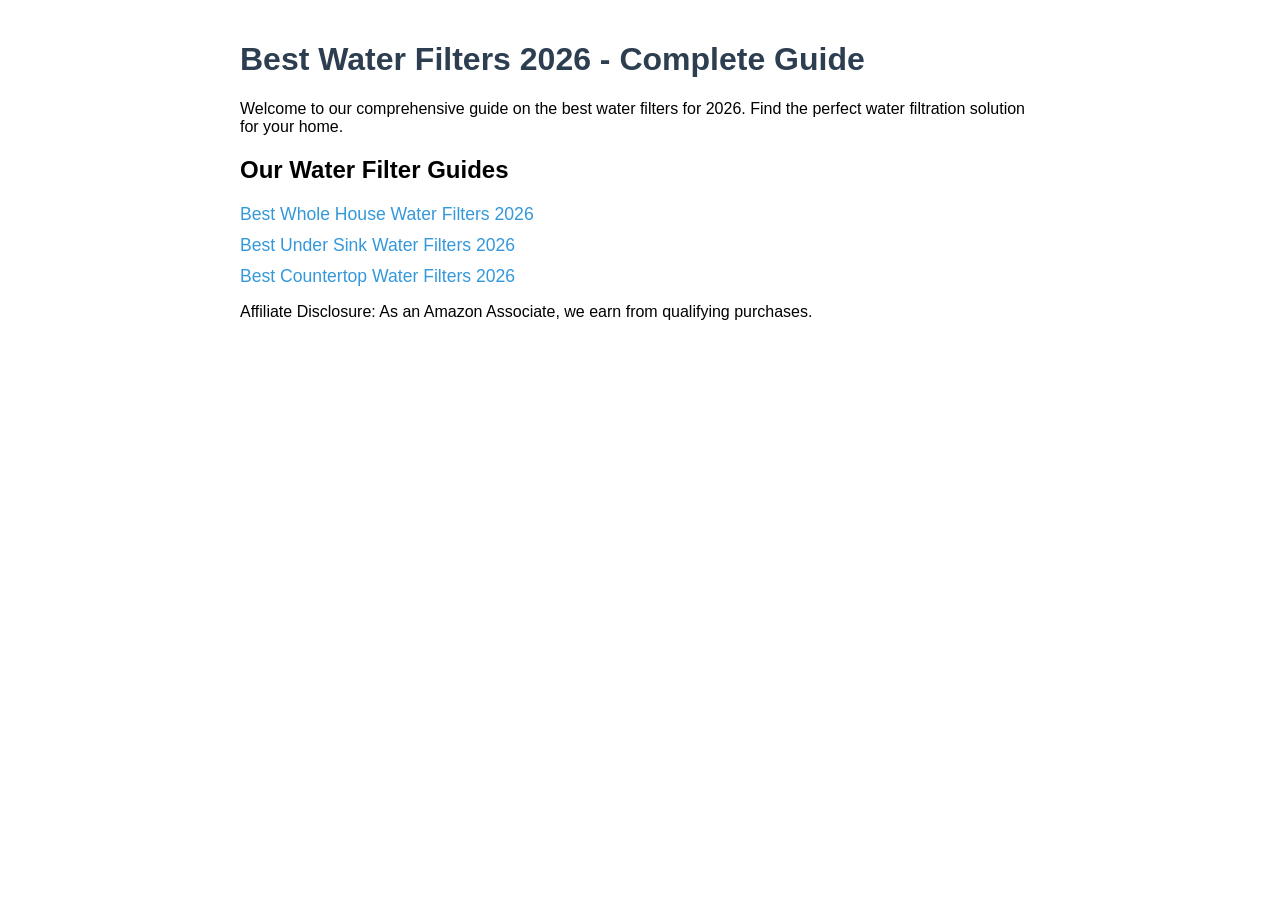
==== index.html @ 1f21efef "Create index.html" ====
<!DOCTYPE html>
<html lang="en">
<head>
<meta charset="UTF-8">
<meta name="viewport" content="width=device-width, initial-scale=1.0">
<title>Best Water Filters 2026 - Complete Guide</title>
<style>body{font-family:Arial,sans-serif;max-width:800px;margin:0 auto;padding:20px}h1{color:#2c3e50}nav ul{list-style:none;padding:0}nav ul li{margin:10px 0}nav ul li a{color:#3498db;text-decoration:none;font-size:1.1em}nav ul li a:hover{text-decoration:underline}</style>
</head>
<body>
<h1>Best Water Filters 2026 - Complete Guide</h1>
<p>Welcome to our comprehensive guide on the best water filters for 2026. Find the perfect water filtration solution for your home.</p>
<nav>
<h2>Our Water Filter Guides</h2>
<ul>
<li><a href="best-whole-house-water-filters.html">Best Whole House Water Filters 2026</a></li>
<li><a href="best-under-sink-water-filters.html">Best Under Sink Water Filters 2026</a></li>
<li><a href="best-countertop-water-filters.html">Best Countertop Water Filters 2026</a></li>
</ul>
</nav>
<footer><p>Affiliate Disclosure: As an Amazon Associate, we earn from qualifying purchases.</p></footer>
</body>
</html>
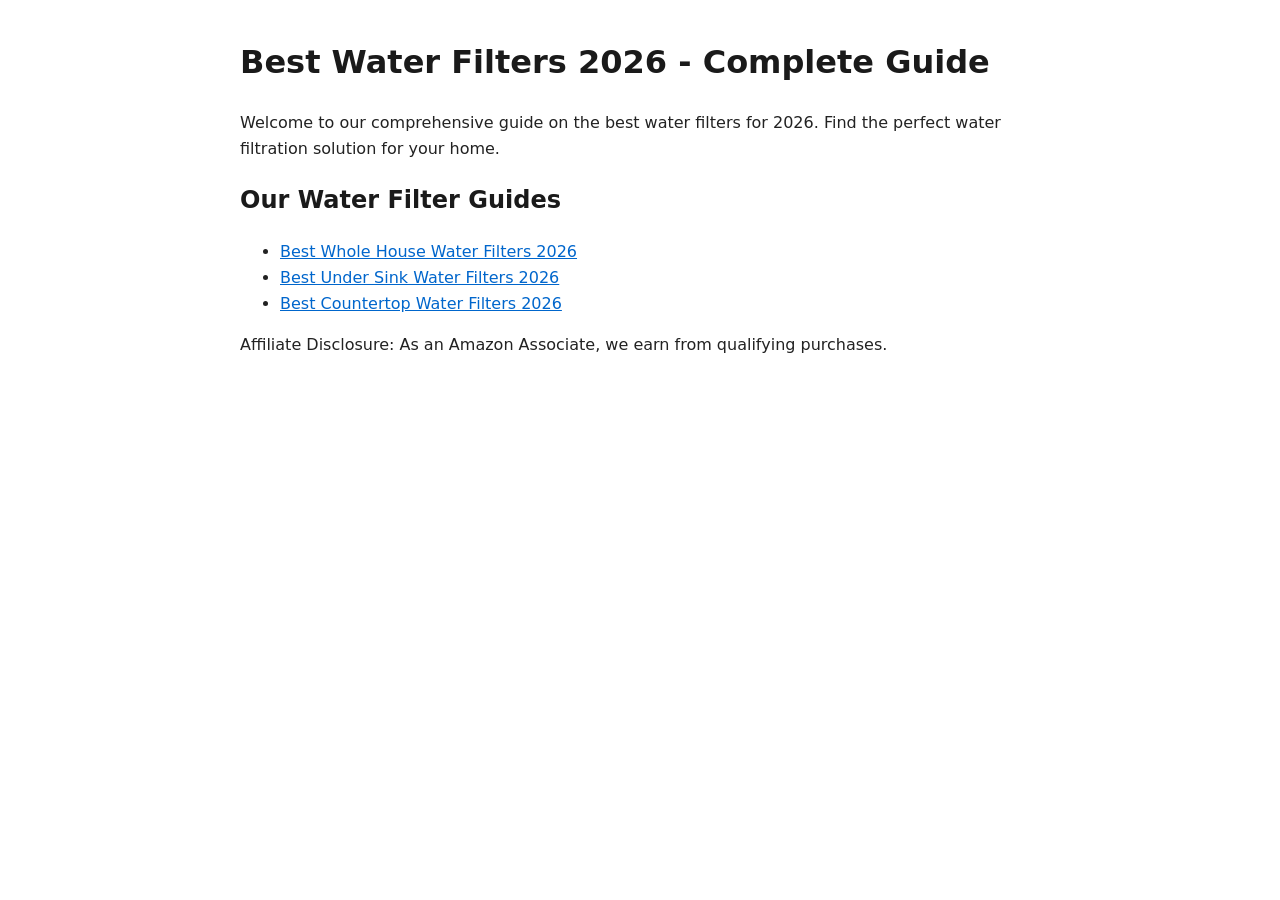
==== commit d40a3456: "Update index.html" ====
--- a/index.html
+++ b/index.html
@@ -4,7 +4,7 @@
 <meta charset="UTF-8">
 <meta name="viewport" content="width=device-width, initial-scale=1.0">
 <title>Best Water Filters 2026 - Complete Guide</title>
-<style>body{font-family:Arial,sans-serif;max-width:800px;margin:0 auto;padding:20px}h1{color:#2c3e50}nav ul{list-style:none;padding:0}nav ul li{margin:10px 0}nav ul li a{color:#3498db;text-decoration:none;font-size:1.1em}nav ul li a:hover{text-decoration:underline}</style>
+<style>body{font-family:system-ui,sans-serif;max-width:800px;margin:0 auto;padding:1rem 2rem;line-height:1.6;color:#222} a{color:#0066cc} .affiliate-btn{display:inline-block;background:#ff9900;color:#000;padding:.5rem 1rem;border-radius:4px;text-decoration:none;font-weight:bold;margin:.5rem 0} h1,h2{color:#1a1a1a}</style>
 </head>
 <body>
 <h1>Best Water Filters 2026 - Complete Guide</h1>
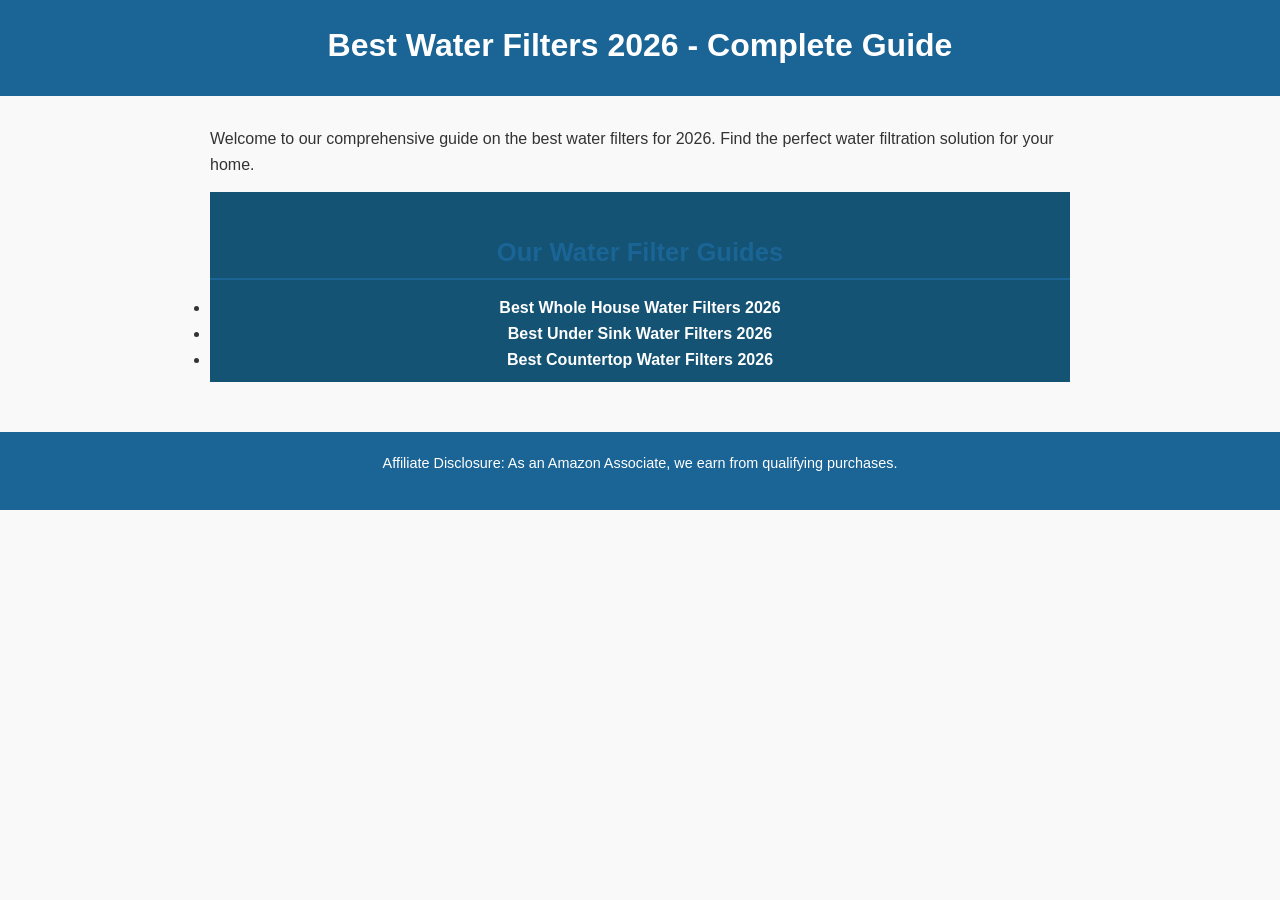
==== commit c75617c1: "Update index.html" ====
--- a/index.html
+++ b/index.html
@@ -4,19 +4,25 @@
 <meta charset="UTF-8">
 <meta name="viewport" content="width=device-width, initial-scale=1.0">
 <title>Best Water Filters 2026 - Complete Guide</title>
-<style>body{font-family:system-ui,sans-serif;max-width:800px;margin:0 auto;padding:1rem 2rem;line-height:1.6;color:#222} a{color:#0066cc} .affiliate-btn{display:inline-block;background:#ff9900;color:#000;padding:.5rem 1rem;border-radius:4px;text-decoration:none;font-weight:bold;margin:.5rem 0} h1,h2{color:#1a1a1a}</style>
+<link rel="stylesheet" href="style.css">
 </head>
 <body>
+<header>
 <h1>Best Water Filters 2026 - Complete Guide</h1>
+</header>
+<main>
 <p>Welcome to our comprehensive guide on the best water filters for 2026. Find the perfect water filtration solution for your home.</p>
 <nav>
 <h2>Our Water Filter Guides</h2>
 <ul>
 <li><a href="best-whole-house-water-filters.html">Best Whole House Water Filters 2026</a></li>
-<li><a href="best-under-sink-water-filters.html">Best Under Sink Water Filters 2026</a></li>
-<li><a href="best-countertop-water-filters.html">Best Countertop Water Filters 2026</a></li>
+<li><a href="under-sink-water-filters.html">Best Under Sink Water Filters 2026</a></li>
+<li><a href="countertop-water-filters.html">Best Countertop Water Filters 2026</a></li>
 </ul>
 </nav>
-<footer><p>Affiliate Disclosure: As an Amazon Associate, we earn from qualifying purchases.</p></footer>
+</main>
+<footer>
+<p>Affiliate Disclosure: As an Amazon Associate, we earn from qualifying purchases.</p>
+</footer>
 </body>
 </html>
--- a/style.css
+++ b/style.css
@@ -0,0 +1,160 @@
+/* Water Filter Guide 2026 - Main Stylesheet */
+
+* {
+  box-sizing: border-box;
+  margin: 0;
+  padding: 0;
+}
+
+body {
+  font-family: 'Segoe UI', Tahoma, Geneva, Verdana, sans-serif;
+  font-size: 16px;
+  line-height: 1.6;
+  color: #333;
+  background-color: #f9f9f9;
+}
+
+header {
+  background-color: #1a6496;
+  color: white;
+  padding: 20px 0;
+  text-align: center;
+}
+
+header h1 {
+  font-size: 2em;
+  margin-bottom: 5px;
+}
+
+header p {
+  font-size: 1.1em;
+  opacity: 0.9;
+}
+
+nav {
+  background-color: #145374;
+  padding: 10px 0;
+  text-align: center;
+}
+
+nav a {
+  color: white;
+  text-decoration: none;
+  margin: 0 15px;
+  font-size: 1em;
+  font-weight: bold;
+}
+
+nav a:hover {
+  text-decoration: underline;
+  color: #aed6f1;
+}
+
+main {
+  max-width: 900px;
+  margin: 30px auto;
+  padding: 0 20px;
+}
+
+h2 {
+  color: #1a6496;
+  font-size: 1.6em;
+  margin: 30px 0 15px;
+  border-bottom: 2px solid #1a6496;
+  padding-bottom: 5px;
+}
+
+h3 {
+  color: #145374;
+  font-size: 1.2em;
+  margin: 20px 0 10px;
+}
+
+p {
+  margin-bottom: 15px;
+}
+
+.product-card {
+  background: white;
+  border: 1px solid #ddd;
+  border-radius: 8px;
+  padding: 20px;
+  margin-bottom: 25px;
+  box-shadow: 0 2px 5px rgba(0,0,0,0.08);
+}
+
+.product-card h3 {
+  margin-top: 0;
+  color: #1a6496;
+  font-size: 1.3em;
+}
+
+.product-card p {
+  color: #555;
+  margin-bottom: 10px;
+}
+
+.product-card ul {
+  margin: 10px 0 15px 20px;
+  color: #555;
+}
+
+.product-card ul li {
+  margin-bottom: 5px;
+}
+
+.affiliate-btn {
+  display: inline-block;
+  background-color: #ff9900;
+  color: white;
+  padding: 10px 20px;
+  border-radius: 5px;
+  text-decoration: none;
+  font-weight: bold;
+  font-size: 0.95em;
+  transition: background-color 0.2s;
+}
+
+.affiliate-btn:hover {
+  background-color: #e68a00;
+  color: white;
+}
+
+.intro {
+  background: white;
+  border-left: 4px solid #1a6496;
+  padding: 15px 20px;
+  margin-bottom: 25px;
+  border-radius: 0 8px 8px 0;
+}
+
+footer {
+  background-color: #1a6496;
+  color: white;
+  text-align: center;
+  padding: 20px;
+  margin-top: 50px;
+  font-size: 0.9em;
+}
+
+footer a {
+  color: #aed6f1;
+  text-decoration: none;
+}
+
+footer a:hover {
+  text-decoration: underline;
+}
+
+@media (max-width: 600px) {
+  header h1 {
+    font-size: 1.5em;
+  }
+  nav a {
+    display: block;
+    margin: 5px 0;
+  }
+  main {
+    padding: 0 15px;
+  }
+}
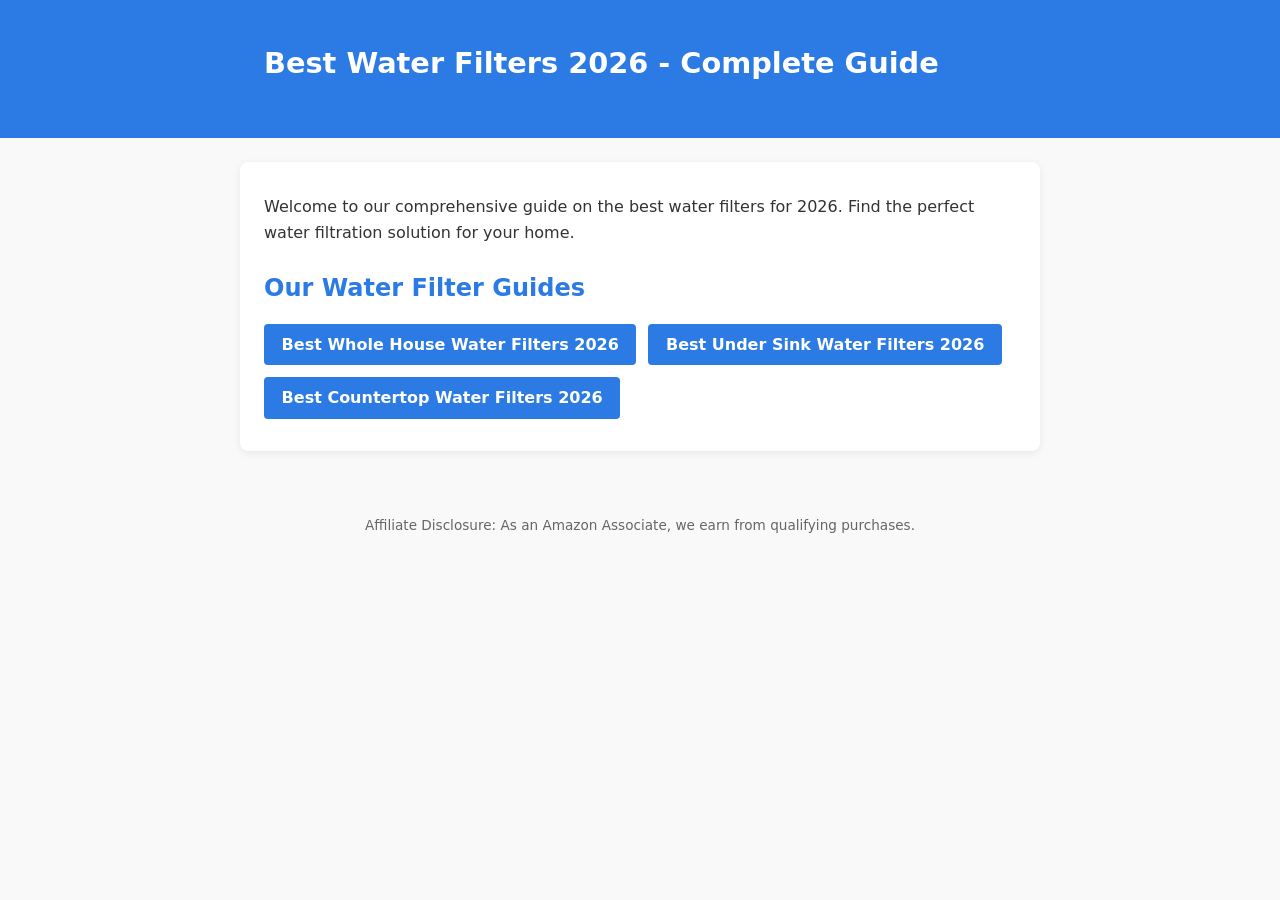
==== commit 10517400: "Update index.html" ====
--- a/index.html
+++ b/index.html
@@ -4,25 +4,113 @@
 <meta charset="UTF-8">
 <meta name="viewport" content="width=device-width, initial-scale=1.0">
 <title>Best Water Filters 2026 - Complete Guide</title>
-<link rel="stylesheet" href="style.css">
+<style>
+  *, *::before, *::after { box-sizing: border-box; margin: 0; padding: 0; }
+  body {
+    font-family: system-ui, -apple-system, BlinkMacSystemFont, 'Segoe UI', sans-serif;
+    font-size: 1rem;
+    line-height: 1.6;
+    color: #333;
+    background: #f9f9f9;
+  }
+  .container {
+    max-width: 800px;
+    margin: 0 auto;
+    padding: 1rem 1.5rem;
+  }
+  header {
+    background: #2c7be5;
+    color: #fff;
+    padding: 1.5rem 0;
+  }
+  header .container h1 {
+    color: #fff;
+    font-size: 1.8rem;
+  }
+  main .container {
+    background: #fff;
+    border-radius: 8px;
+    padding: 2rem 1.5rem;
+    margin-top: 1.5rem;
+    box-shadow: 0 2px 8px rgba(0,0,0,0.07);
+  }
+  h1, h2, h3, h4, h5, h6 {
+    color: #2c7be5;
+    margin-bottom: 0.75rem;
+  }
+  p {
+    margin-bottom: 1rem;
+  }
+  nav {
+    margin-top: 1.5rem;
+  }
+  nav h2 {
+    margin-bottom: 1rem;
+  }
+  nav ul {
+    list-style: none;
+    display: flex;
+    flex-wrap: wrap;
+    gap: 0.75rem;
+    padding: 0;
+  }
+  nav ul li a {
+    display: inline-block;
+    background: #2c7be5;
+    color: #fff;
+    text-decoration: none;
+    padding: 0.5rem 1.1rem;
+    border-radius: 4px;
+    font-weight: 600;
+    transition: background 0.2s;
+  }
+  nav ul li a:hover {
+    background: #1a5fba;
+  }
+  footer {
+    margin-top: 2rem;
+    padding: 1rem 0;
+    text-align: center;
+    font-size: 0.85rem;
+    color: #666;
+  }
+  @media (max-width: 600px) {
+    header .container h1 {
+      font-size: 1.3rem;
+    }
+    nav ul {
+      flex-direction: column;
+    }
+    nav ul li a {
+      display: block;
+      text-align: center;
+    }
+  }
+</style>
 </head>
 <body>
 <header>
-<h1>Best Water Filters 2026 - Complete Guide</h1>
+  <div class="container">
+    <h1>Best Water Filters 2026 - Complete Guide</h1>
+  </div>
 </header>
 <main>
-<p>Welcome to our comprehensive guide on the best water filters for 2026. Find the perfect water filtration solution for your home.</p>
-<nav>
-<h2>Our Water Filter Guides</h2>
-<ul>
-<li><a href="best-whole-house-water-filters.html">Best Whole House Water Filters 2026</a></li>
-<li><a href="under-sink-water-filters.html">Best Under Sink Water Filters 2026</a></li>
-<li><a href="countertop-water-filters.html">Best Countertop Water Filters 2026</a></li>
-</ul>
-</nav>
+  <div class="container">
+    <p>Welcome to our comprehensive guide on the best water filters for 2026. Find the perfect water filtration solution for your home.</p>
+    <nav>
+      <h2>Our Water Filter Guides</h2>
+      <ul>
+        <li><a href="best-whole-house-water-filters.html">Best Whole House Water Filters 2026</a></li>
+        <li><a href="under-sink-water-filters.html">Best Under Sink Water Filters 2026</a></li>
+        <li><a href="countertop-water-filters.html">Best Countertop Water Filters 2026</a></li>
+      </ul>
+    </nav>
+  </div>
 </main>
 <footer>
-<p>Affiliate Disclosure: As an Amazon Associate, we earn from qualifying purchases.</p>
+  <div class="container">
+    <p>Affiliate Disclosure: As an Amazon Associate, we earn from qualifying purchases.</p>
+  </div>
 </footer>
 </body>
 </html>
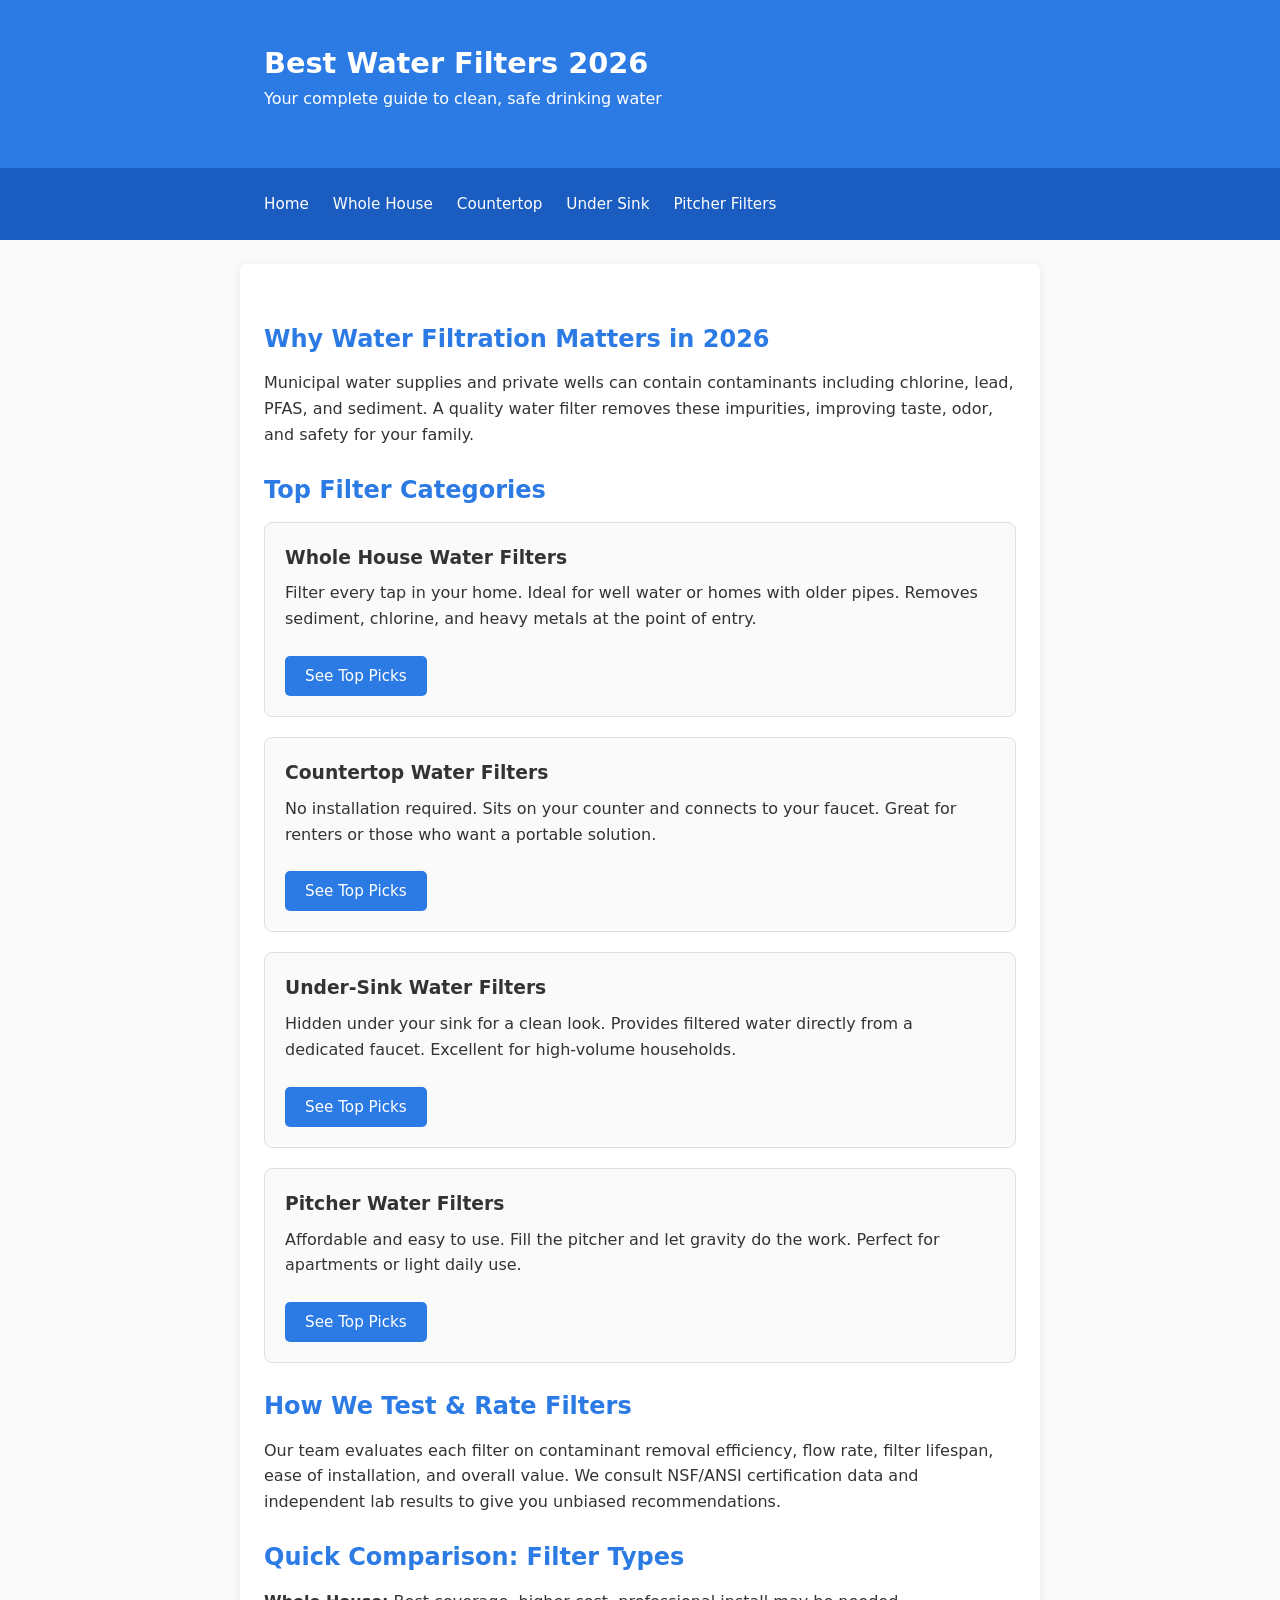
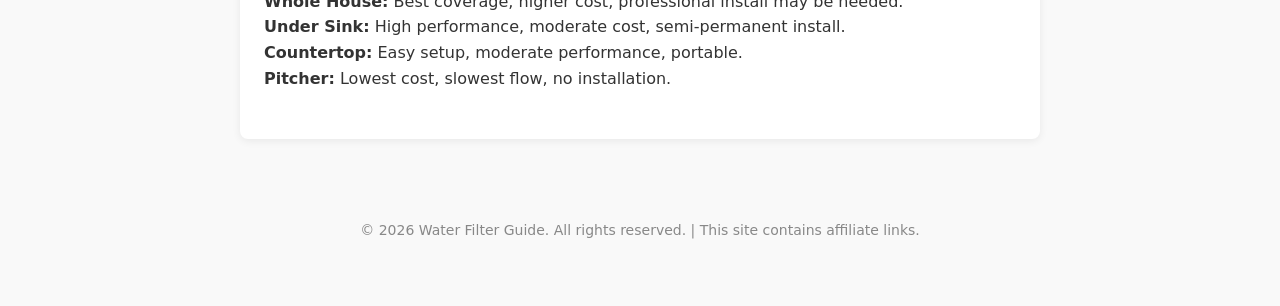
==== commit 785e8c25: "Update index.html" ====
--- a/index.html
+++ b/index.html
@@ -3,113 +3,152 @@
 <head>
 <meta charset="UTF-8">
 <meta name="viewport" content="width=device-width, initial-scale=1.0">
+<meta name="description" content="Best water filters of 2026 reviewed and ranked. Compare whole house, under-sink, countertop, and pitcher filters to find the perfect water filtration system for your home.">
 <title>Best Water Filters 2026 - Complete Guide</title>
+<!-- Google tag (gtag.js) -->
+<script async src="https://www.googletagmanager.com/gtag/js?id=G-XXXXXXXXXX"></script>
+<script>
+  window.dataLayer = window.dataLayer || [];
+  function gtag(){dataLayer.push(arguments);}
+  gtag('js', new Date());
+  gtag('config', 'G-XXXXXXXXXX');
+</script>
 <style>
-  *, *::before, *::after { box-sizing: border-box; margin: 0; padding: 0; }
-  body {
-    font-family: system-ui, -apple-system, BlinkMacSystemFont, 'Segoe UI', sans-serif;
-    font-size: 1rem;
-    line-height: 1.6;
-    color: #333;
-    background: #f9f9f9;
-  }
-  .container {
-    max-width: 800px;
-    margin: 0 auto;
-    padding: 1rem 1.5rem;
-  }
-  header {
-    background: #2c7be5;
-    color: #fff;
-    padding: 1.5rem 0;
-  }
-  header .container h1 {
-    color: #fff;
-    font-size: 1.8rem;
-  }
-  main .container {
-    background: #fff;
-    border-radius: 8px;
-    padding: 2rem 1.5rem;
-    margin-top: 1.5rem;
-    box-shadow: 0 2px 8px rgba(0,0,0,0.07);
-  }
-  h1, h2, h3, h4, h5, h6 {
-    color: #2c7be5;
-    margin-bottom: 0.75rem;
-  }
-  p {
-    margin-bottom: 1rem;
-  }
-  nav {
-    margin-top: 1.5rem;
-  }
-  nav h2 {
-    margin-bottom: 1rem;
-  }
-  nav ul {
-    list-style: none;
-    display: flex;
-    flex-wrap: wrap;
-    gap: 0.75rem;
-    padding: 0;
-  }
-  nav ul li a {
-    display: inline-block;
-    background: #2c7be5;
-    color: #fff;
-    text-decoration: none;
-    padding: 0.5rem 1.1rem;
-    border-radius: 4px;
-    font-weight: 600;
-    transition: background 0.2s;
-  }
-  nav ul li a:hover {
-    background: #1a5fba;
-  }
-  footer {
-    margin-top: 2rem;
-    padding: 1rem 0;
-    text-align: center;
-    font-size: 0.85rem;
-    color: #666;
-  }
-  @media (max-width: 600px) {
-    header .container h1 {
-      font-size: 1.3rem;
-    }
-    nav ul {
-      flex-direction: column;
-    }
-    nav ul li a {
-      display: block;
-      text-align: center;
-    }
-  }
+*, *::before, *::after { box-sizing: border-box; margin: 0; padding: 0; }
+body {
+  font-family: system-ui, -apple-system, BlinkMacSystemFont, 'Segoe UI', sans-serif;
+  font-size: 1rem;
+  line-height: 1.6;
+  color: #333;
+  background: #f9f9f9;
+}
+.container {
+  max-width: 800px;
+  margin: 0 auto;
+  padding: 1rem 1.5rem;
+}
+header {
+  background: #2c7be5;
+  color: #fff;
+  padding: 1.5rem 0;
+}
+header .container h1 {
+  color: #fff;
+  font-size: 1.8rem;
+}
+main .container {
+  background: #fff;
+  border-radius: 8px;
+  padding: 2rem 1.5rem;
+  margin-top: 1.5rem;
+  box-shadow: 0 2px 8px rgba(0,0,0,0.07);
+}
+nav.site-nav {
+  background: #1a5cbf;
+  padding: 0.5rem 0;
+}
+nav.site-nav .container {
+  display: flex;
+  gap: 1.5rem;
+  flex-wrap: wrap;
+}
+nav.site-nav a {
+  color: #fff;
+  text-decoration: none;
+  font-size: 0.95rem;
+}
+nav.site-nav a:hover { text-decoration: underline; }
+h2 { margin: 1.5rem 0 0.75rem; color: #2c7be5; }
+h3 { margin: 1.25rem 0 0.5rem; }
+p { margin-bottom: 1rem; }
+.card {
+  border: 1px solid #e0e0e0;
+  border-radius: 8px;
+  padding: 1.25rem;
+  margin-bottom: 1.25rem;
+  background: #fafafa;
+}
+.card h3 { margin-top: 0; }
+.btn {
+  display: inline-block;
+  background: #2c7be5;
+  color: #fff;
+  padding: 0.5rem 1.25rem;
+  border-radius: 5px;
+  text-decoration: none;
+  font-size: 0.95rem;
+  margin-top: 0.5rem;
+}
+.btn:hover { background: #1a5cbf; }
+footer {
+  text-align: center;
+  padding: 2rem 0;
+  color: #888;
+  font-size: 0.875rem;
+  margin-top: 2rem;
+}
 </style>
 </head>
 <body>
 <header>
   <div class="container">
-    <h1>Best Water Filters 2026 - Complete Guide</h1>
+    <h1>Best Water Filters 2026</h1>
+    <p>Your complete guide to clean, safe drinking water</p>
   </div>
 </header>
+<nav class="site-nav">
+  <div class="container">
+    <a href="index.html">Home</a>
+    <a href="best-whole-house-water-filters.html">Whole House</a>
+    <a href="countertop.html">Countertop</a>
+    <a href="under-sink.html">Under Sink</a>
+    <a href="pitcher-filters.html">Pitcher Filters</a>
+  </div>
+</nav>
 <main>
   <div class="container">
-    <p>Welcome to our comprehensive guide on the best water filters for 2026. Find the perfect water filtration solution for your home.</p>
-    <nav>
-      <h2>Our Water Filter Guides</h2>
-      <ul>
-        <li><a href="best-whole-house-water-filters.html">Best Whole House Water Filters 2026</a></li>
-        <li><a href="under-sink-water-filters.html">Best Under Sink Water Filters 2026</a></li>
-        <li><a href="countertop-water-filters.html">Best Countertop Water Filters 2026</a></li>
-      </ul>
-    </nav>
+    <h2>Why Water Filtration Matters in 2026</h2>
+    <p>Municipal water supplies and private wells can contain contaminants including chlorine, lead, PFAS, and sediment. A quality water filter removes these impurities, improving taste, odor, and safety for your family.</p>
+
+    <h2>Top Filter Categories</h2>
+
+    <div class="card">
+      <h3>Whole House Water Filters</h3>
+      <p>Filter every tap in your home. Ideal for well water or homes with older pipes. Removes sediment, chlorine, and heavy metals at the point of entry.</p>
+      <a class="btn" href="best-whole-house-water-filters.html">See Top Picks</a>
+    </div>
+
+    <div class="card">
+      <h3>Countertop Water Filters</h3>
+      <p>No installation required. Sits on your counter and connects to your faucet. Great for renters or those who want a portable solution.</p>
+      <a class="btn" href="countertop.html">See Top Picks</a>
+    </div>
+
+    <div class="card">
+      <h3>Under-Sink Water Filters</h3>
+      <p>Hidden under your sink for a clean look. Provides filtered water directly from a dedicated faucet. Excellent for high-volume households.</p>
+      <a class="btn" href="under-sink.html">See Top Picks</a>
+    </div>
+
+    <div class="card">
+      <h3>Pitcher Water Filters</h3>
+      <p>Affordable and easy to use. Fill the pitcher and let gravity do the work. Perfect for apartments or light daily use.</p>
+      <a class="btn" href="pitcher-filters.html">See Top Picks</a>
+    </div>
+
+    <h2>How We Test &amp; Rate Filters</h2>
+    <p>Our team evaluates each filter on contaminant removal efficiency, flow rate, filter lifespan, ease of installation, and overall value. We consult NSF/ANSI certification data and independent lab results to give you unbiased recommendations.</p>
+
+    <h2>Quick Comparison: Filter Types</h2>
+    <p><strong>Whole House:</strong> Best coverage, higher cost, professional install may be needed.<br>
+    <strong>Under Sink:</strong> High performance, moderate cost, semi-permanent install.<br>
+    <strong>Countertop:</strong> Easy setup, moderate performance, portable.<br>
+    <strong>Pitcher:</strong> Lowest cost, slowest flow, no installation.</p>
   </div>
 </main>
 <footer>
   <div class="container">
-    <p>Affiliate Disclosure: As an Amazon Associate, we earn from qualifying purchases.</p>
+    <p>&copy; 2026 Water Filter Guide. All rights reserved. | This site contains affiliate links.</p>
   </div>
 </footer>
 </body>
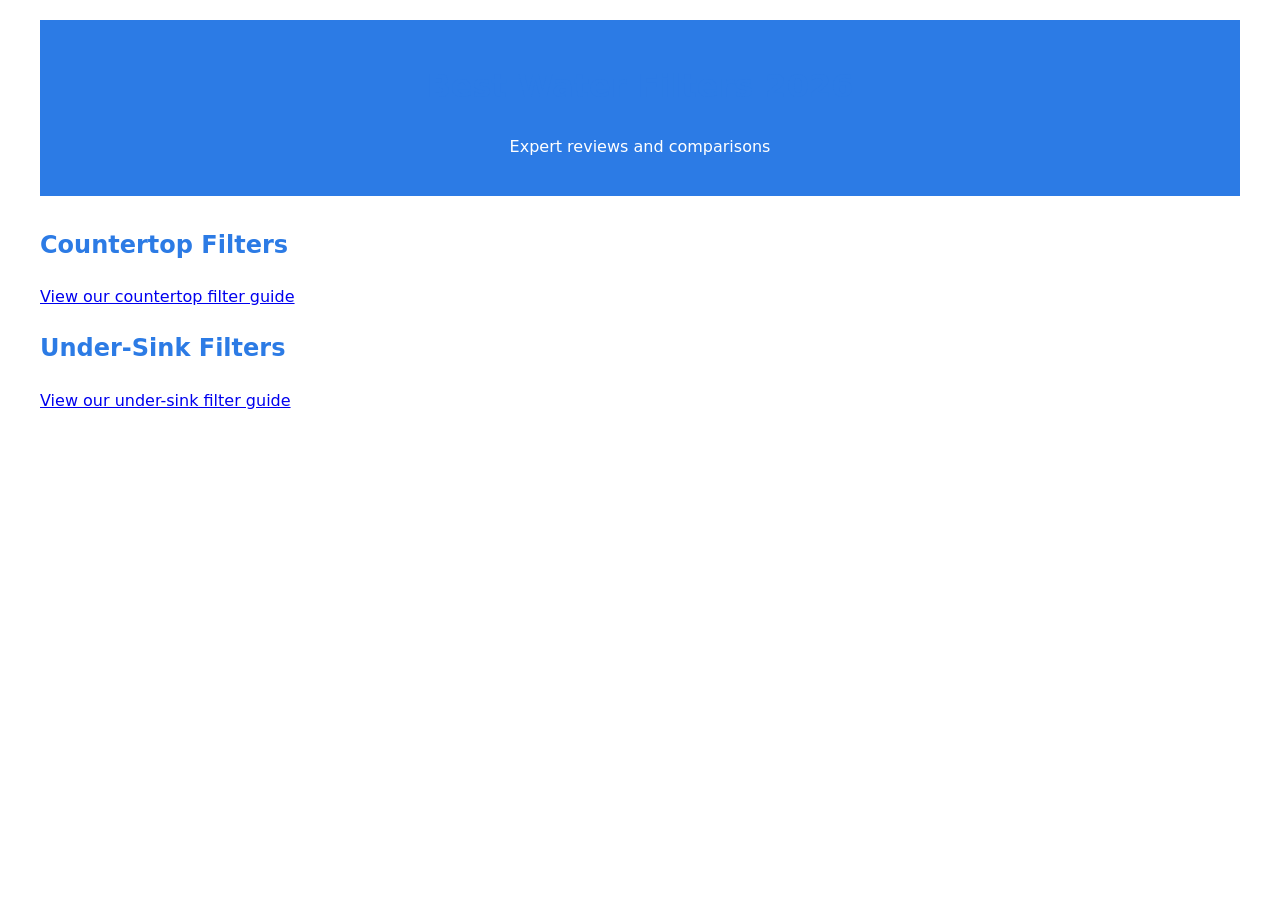
==== commit 293c6f79: "Update index.html" ====
--- a/index.html
+++ b/index.html
@@ -1,155 +1,61 @@
 <!DOCTYPE html>
 <html lang="en">
 <head>
-<meta charset="UTF-8">
-<meta name="viewport" content="width=device-width, initial-scale=1.0">
-<meta name="description" content="Best water filters of 2026 reviewed and ranked. Compare whole house, under-sink, countertop, and pitcher filters to find the perfect water filtration system for your home.">
-<title>Best Water Filters 2026 - Complete Guide</title>
-<!-- Google tag (gtag.js) -->
-<script async src="https://www.googletagmanager.com/gtag/js?id=G-XXXXXXXXXX"></script>
-<script>
-  window.dataLayer = window.dataLayer || [];
-  function gtag(){dataLayer.push(arguments);}
-  gtag('js', new Date());
-  gtag('config', 'G-XXXXXXXXXX');
-</script>
-<style>
-*, *::before, *::after { box-sizing: border-box; margin: 0; padding: 0; }
-body {
-  font-family: system-ui, -apple-system, BlinkMacSystemFont, 'Segoe UI', sans-serif;
-  font-size: 1rem;
-  line-height: 1.6;
-  color: #333;
-  background: #f9f9f9;
-}
-.container {
-  max-width: 800px;
-  margin: 0 auto;
-  padding: 1rem 1.5rem;
-}
-header {
-  background: #2c7be5;
-  color: #fff;
-  padding: 1.5rem 0;
-}
-header .container h1 {
-  color: #fff;
-  font-size: 1.8rem;
-}
-main .container {
-  background: #fff;
-  border-radius: 8px;
-  padding: 2rem 1.5rem;
-  margin-top: 1.5rem;
-  box-shadow: 0 2px 8px rgba(0,0,0,0.07);
-}
-nav.site-nav {
-  background: #1a5cbf;
-  padding: 0.5rem 0;
-}
-nav.site-nav .container {
-  display: flex;
-  gap: 1.5rem;
-  flex-wrap: wrap;
-}
-nav.site-nav a {
-  color: #fff;
-  text-decoration: none;
-  font-size: 0.95rem;
-}
-nav.site-nav a:hover { text-decoration: underline; }
-h2 { margin: 1.5rem 0 0.75rem; color: #2c7be5; }
-h3 { margin: 1.25rem 0 0.5rem; }
-p { margin-bottom: 1rem; }
-.card {
-  border: 1px solid #e0e0e0;
-  border-radius: 8px;
-  padding: 1.25rem;
-  margin-bottom: 1.25rem;
-  background: #fafafa;
-}
-.card h3 { margin-top: 0; }
-.btn {
-  display: inline-block;
-  background: #2c7be5;
-  color: #fff;
-  padding: 0.5rem 1.25rem;
-  border-radius: 5px;
-  text-decoration: none;
-  font-size: 0.95rem;
-  margin-top: 0.5rem;
-}
-.btn:hover { background: #1a5cbf; }
-footer {
-  text-align: center;
-  padding: 2rem 0;
-  color: #888;
-  font-size: 0.875rem;
-  margin-top: 2rem;
-}
-</style>
+  <meta charset="UTF-8">
+  <meta name="viewport" content="width=device-width, initial-scale=1.0">
+  <title>Water Filter Guide 2026</title>
+  <style>
+    body {
+      font-family: 'Segoe UI', system-ui, -apple-system, sans-serif;
+      line-height: 1.6;
+      color: #333;
+      max-width: 1200px;
+      margin: 0 auto;
+      padding: 20px;
+    }
+    header {
+      background: #2c7be5;
+      color: white;
+      padding: 20px;
+      text-align: center;
+      margin-bottom: 30px;
+    }
+    h1, h2, h3 {
+      color: #2c7be5;
+    }
+    .product-card {
+      border: 1px solid #ddd;
+      border-radius: 8px;
+      padding: 20px;
+      margin-bottom: 20px;
+      background: white;
+    }
+    .buy-button {
+      background: #2c7be5;
+      color: white;
+      padding: 10px 15px;
+      border: none;
+      border-radius: 4px;
+      cursor: pointer;
+    }
+  </style>
 </head>
 <body>
-<header>
-  <div class="container">
+  <header>
     <h1>Best Water Filters 2026</h1>
-    <p>Your complete guide to clean, safe drinking water</p>
-  </div>
-</header>
-<nav class="site-nav">
-  <div class="container">
-    <a href="index.html">Home</a>
-    <a href="best-whole-house-water-filters.html">Whole House</a>
-    <a href="countertop.html">Countertop</a>
-    <a href="under-sink.html">Under Sink</a>
-    <a href="pitcher-filters.html">Pitcher Filters</a>
-  </div>
-</nav>
-<main>
-  <div class="container">
-    <h2>Why Water Filtration Matters in 2026</h2>
-    <p>Municipal water supplies and private wells can contain contaminants including chlorine, lead, PFAS, and sediment. A quality water filter removes these impurities, improving taste, odor, and safety for your family.</p>
+    <p>Expert reviews and comparisons</p>
+  </header>
 
-    <h2>Top Filter Categories</h2>
-
-    <div class="card">
-      <h3>Whole House Water Filters</h3>
-      <p>Filter every tap in your home. Ideal for well water or homes with older pipes. Removes sediment, chlorine, and heavy metals at the point of entry.</p>
-      <a class="btn" href="best-whole-house-water-filters.html">See Top Picks</a>
-    </div>
-
-    <div class="card">
-      <h3>Countertop Water Filters</h3>
-      <p>No installation required. Sits on your counter and connects to your faucet. Great for renters or those who want a portable solution.</p>
-      <a class="btn" href="countertop.html">See Top Picks</a>
-    </div>
-
-    <div class="card">
-      <h3>Under-Sink Water Filters</h3>
-      <p>Hidden under your sink for a clean look. Provides filtered water directly from a dedicated faucet. Excellent for high-volume households.</p>
-      <a class="btn" href="under-sink.html">See Top Picks</a>
-    </div>
-
-    <div class="card">
-      <h3>Pitcher Water Filters</h3>
-      <p>Affordable and easy to use. Fill the pitcher and let gravity do the work. Perfect for apartments or light daily use.</p>
-      <a class="btn" href="pitcher-filters.html">See Top Picks</a>
-    </div>
-
-    <h2>How We Test &amp; Rate Filters</h2>
-    <p>Our team evaluates each filter on contaminant removal efficiency, flow rate, filter lifespan, ease of installation, and overall value. We consult NSF/ANSI certification data and independent lab results to give you unbiased recommendations.</p>
-
-    <h2>Quick Comparison: Filter Types</h2>
-    <p><strong>Whole House:</strong> Best coverage, higher cost, professional install may be needed.<br>
-    <strong>Under Sink:</strong> High performance, moderate cost, semi-permanent install.<br>
-    <strong>Countertop:</strong> Easy setup, moderate performance, portable.<br>
-    <strong>Pitcher:</strong> Lowest cost, slowest flow, no installation.</p>
-  </div>
-</main>
-<footer>
-  <div class="container">
-    <p>&copy; 2026 Water Filter Guide. All rights reserved. | This site contains affiliate links.</p>
-  </div>
-</footer>
+  <main>
+    <section>
+      <h2>Countertop Filters</h2>
+      <p><a href="countertop.html">View our countertop filter guide</a></p>
+    </section>
+    
+    <section>
+      <h2>Under-Sink Filters</h2>
+      <p><a href="under-sink.html">View our under-sink filter guide</a></p>
+    </section>
+  </main>
 </body>
 </html>
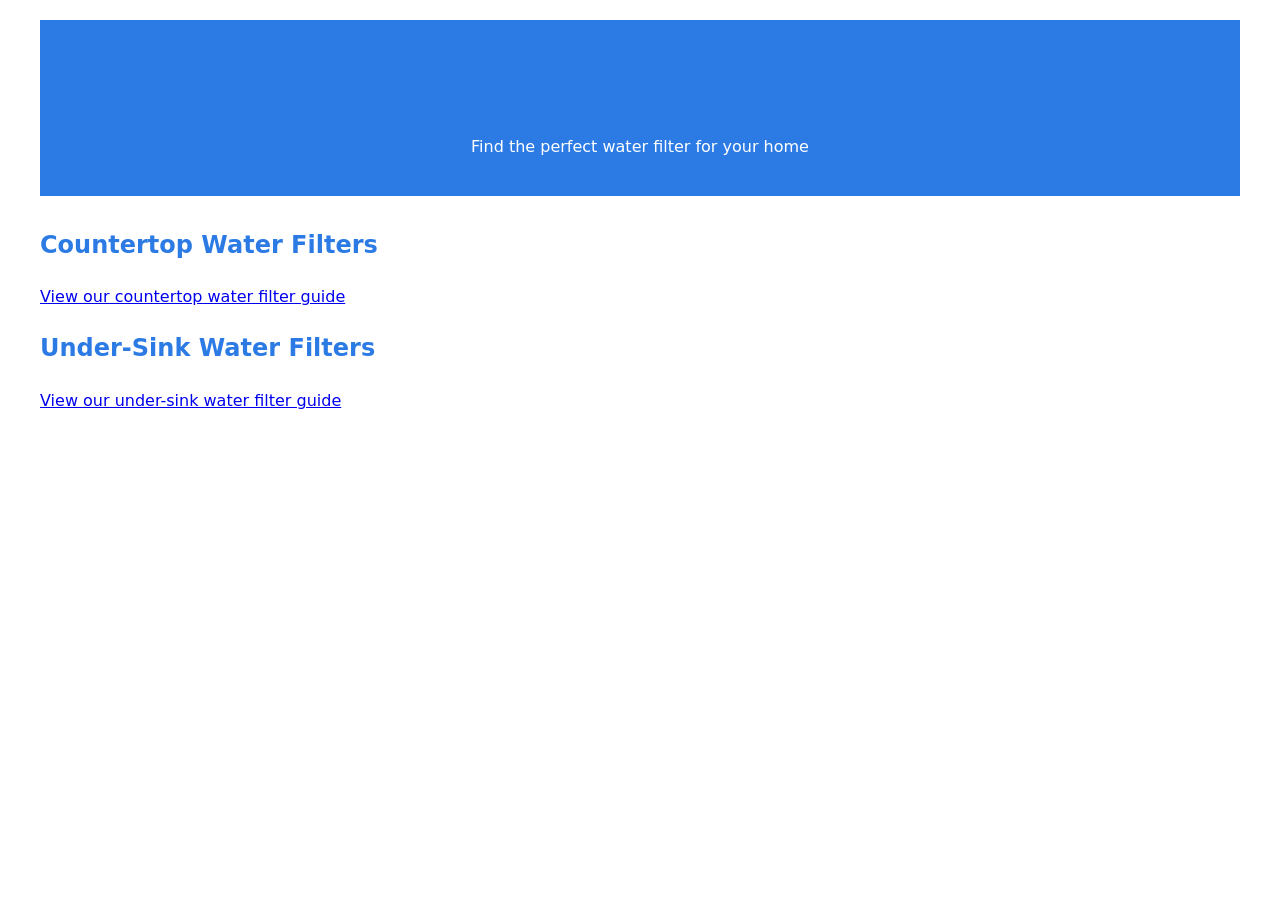
==== commit c9d31672: "Update index.html" ====
--- a/index.html
+++ b/index.html
@@ -1,61 +1,98 @@
 <!DOCTYPE html>
 <html lang="en">
 <head>
-  <meta charset="UTF-8">
-  <meta name="viewport" content="width=device-width, initial-scale=1.0">
-  <title>Water Filter Guide 2026</title>
-  <style>
-    body {
-      font-family: 'Segoe UI', system-ui, -apple-system, sans-serif;
-      line-height: 1.6;
-      color: #333;
-      max-width: 1200px;
-      margin: 0 auto;
-      padding: 20px;
-    }
-    header {
-      background: #2c7be5;
-      color: white;
-      padding: 20px;
-      text-align: center;
-      margin-bottom: 30px;
-    }
-    h1, h2, h3 {
-      color: #2c7be5;
-    }
-    .product-card {
-      border: 1px solid #ddd;
-      border-radius: 8px;
-      padding: 20px;
-      margin-bottom: 20px;
-      background: white;
-    }
-    .buy-button {
-      background: #2c7be5;
-      color: white;
-      padding: 10px 15px;
-      border: none;
-      border-radius: 4px;
-      cursor: pointer;
-    }
-  </style>
+    <meta charset="UTF-8">
+    <meta name="viewport" content="width=device-width, initial-scale=1.0">
+    <title>Water Filter Guide 2026</title>
+    <style>
+        body {
+            font-family: 'Segoe UI', system-ui, -apple-system, sans-serif;
+            line-height: 1.6;
+            color: #333;
+            max-width: 1200px;
+            margin: 0 auto;
+            padding: 20px;
+        }
+        header {
+            background: #2c7be5;
+            color: white;
+            padding: 20px;
+            text-align: center;
+            margin-bottom: 30px;
+        }
+        h1, h2, h3 {
+            color: #2c7be5;
+        }
+        .product-card {
+            border: 1px solid #ddd;
+            border-radius: 8px;
+            padding: 20px;
+            margin-bottom: 20px;
+            background: white;
+        }
+        .buy-button {
+            background: #2c7be5;
+            color: white;
+            padding: 10px 15px;
+            border-radius: 4px;
+            text-decoration: none;
+            display: inline-block;
+            margin-top: 10px;
+        }
+        .product-image {
+            max-width: 100%;
+            height: auto;
+            border-radius: 4px;
+        }
+        .product-features {
+            margin-top: 15px;
+        }
+        .product-features li {
+            margin-bottom: 5px;
+        }
+        .price {
+            font-weight: bold;
+            color: #2c7be5;
+            font-size: 1.2em;
+        }
+        .product-comparison {
+            margin-top: 30px;
+        }
+        table {
+            width: 100%;
+            border-collapse: collapse;
+            margin-top: 20px;
+        }
+        th, td {
+            border: 1px solid #ddd;
+            padding: 8px;
+            text-align: left;
+        }
+        th {
+            background-color: #f2f2f2;
+        }
+        .amazon-link {
+            color: #ff9900;
+            text-decoration: none;
+        }
+    </style>
 </head>
 <body>
-  <header>
-    <h1>Best Water Filters 2026</h1>
-    <p>Expert reviews and comparisons</p>
-  </header>
+    <header>
+        <h1>Water Filter Buying Guide 2026</h1>
+        <p>Find the perfect water filter for your home</p>
+    </header>
 
-  <main>
-    <section>
-      <h2>Countertop Filters</h2>
-      <p><a href="countertop.html">View our countertop filter guide</a></p>
-    </section>
-    
-    <section>
-      <h2>Under-Sink Filters</h2>
-      <p><a href="under-sink.html">View our under-sink filter guide</a></p>
-    </section>
-  </main>
+    <main>
+        <section>
+            <h2>Countertop Water Filters</h2>
+            <p><a href="countertop.html">View our countertop water filter guide</a></p>
+        </section>
+
+        <section>
+            <h2>Under-Sink Water Filters</h2>
+            <p><a href="under-sink.html">View our under-sink water filter guide</a></p>
+        </section>
+    </main>
 </body>
 </html>
